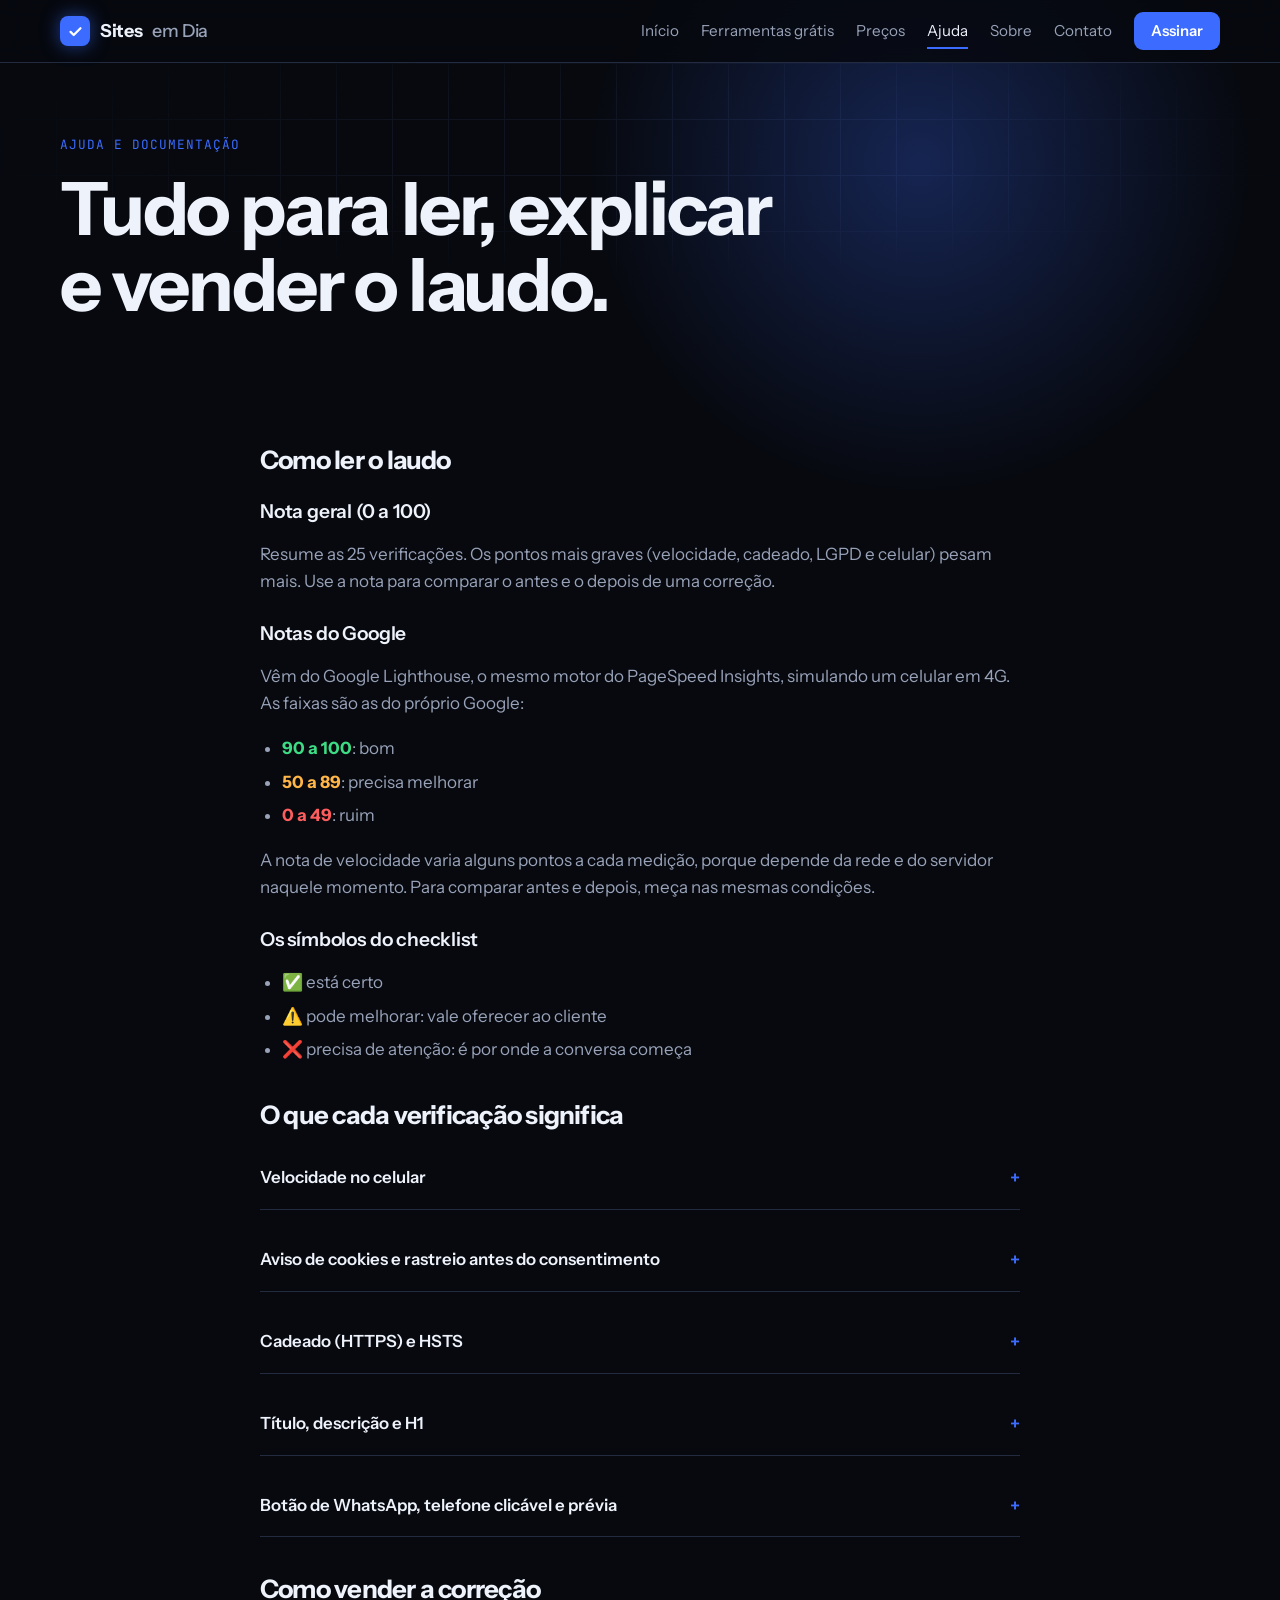
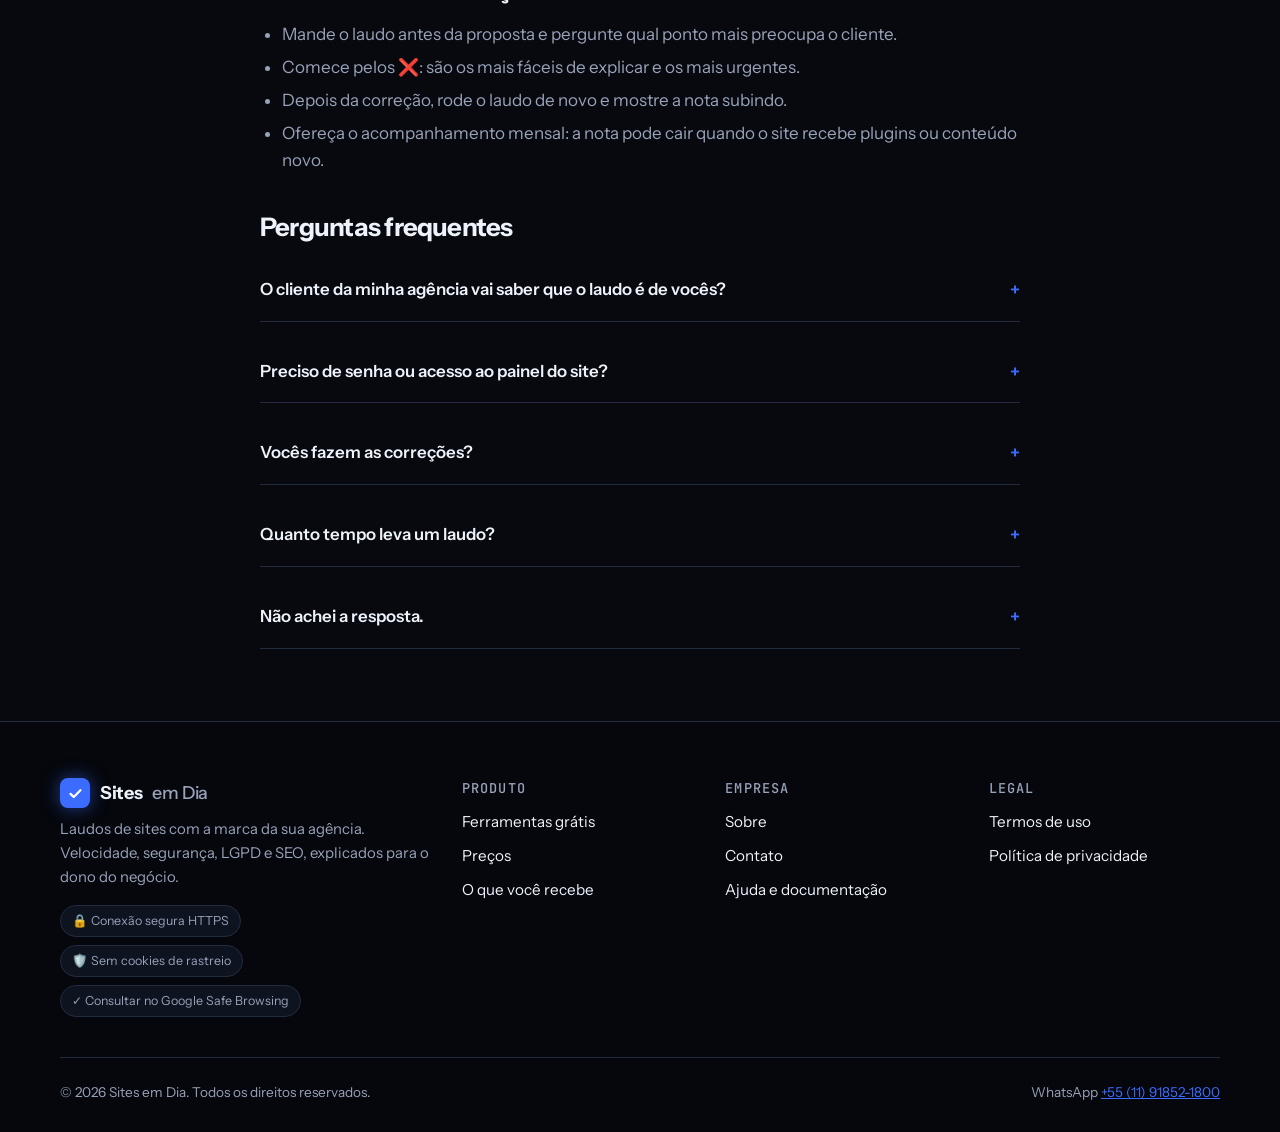
==== ajuda.html @ 7142f06f "Fase 1: site com várias páginas, teste real do Google e ferramentas grátis Co-Authored-By: Claude Op" ====
<!doctype html>
<html lang="pt-BR">
<head>
<meta charset="utf-8">
<meta name="viewport" content="width=device-width, initial-scale=1, viewport-fit=cover">
<title>Ajuda e documentação · Sites em Dia</title>
<meta name="description" content="Como ler o laudo, o que significa cada nota do Google, como vender a correção e perguntas frequentes sobre a Sites em Dia.">
<meta property="og:title" content="Ajuda e documentação · Sites em Dia">
<meta property="og:description" content="Como ler o laudo, o que significa cada nota do Google, como vender a correção e perguntas frequentes sobre a Sites em Dia.">
<meta property="og:type" content="website">
<meta name="theme-color" content="#07090f">
<link rel="icon" href="assets/icone.svg" type="image/svg+xml">
<link rel="preconnect" href="https://fonts.googleapis.com">
<link rel="preconnect" href="https://fonts.gstatic.com" crossorigin>
<link rel="stylesheet" href="https://fonts.googleapis.com/css2?family=Instrument+Sans:wght@400;500;600;700&family=JetBrains+Mono:wght@400;500;700&display=swap">
<link rel="stylesheet" href="assets/estilo.css">
<script src="config.js" defer></script>
<script src="assets/comum.js" defer></script>

</head>
<body>
<a class="pular" href="#conteudo">Pular para o conteúdo</a>
<nav class="topo gutter" aria-label="Principal">
  <div class="miolo">
    <a class="logo" href="index.html"><span class="selo-logo" aria-hidden="true"><svg viewBox="0 0 24 24" fill="none" stroke="#fff" stroke-width="3.2"
stroke-linecap="round" stroke-linejoin="round"><path d="M5 12.5l4.5 4.5L19 7.5"/></svg></span>Sites <span>em Dia</span></a>
    <button class="menu-botao" type="button" aria-expanded="false" aria-controls="menu-links" aria-label="Abrir menu">
      <svg viewBox="0 0 24 24" fill="none" stroke="currentColor" stroke-width="2" stroke-linecap="round"><path d="M4 7h16M4 12h16M4 17h16"/></svg>
    </button>
    <div class="links" id="menu-links"><a href="index.html">Início</a><a href="ferramentas.html">Ferramentas grátis</a><a href="precos.html">Preços</a><a href="ajuda.html" aria-current="page">Ajuda</a><a href="sobre.html">Sobre</a><a href="contato.html">Contato</a><a class="botao" href="precos.html#planos">Assinar</a></div>
  </div>
</nav>
<main id="conteudo">
<header class="gutter grade-fundo">
  <div class="miolo" style="padding-block:72px 32px">
    <div class="cabeca" style="margin-bottom:0">
      <p class="rotulo">Ajuda e documentação</p>
      <h1>Tudo para ler, explicar e vender o laudo.</h1>
    </div>
  </div>
</header>
<section class="gutter compacta">
  <div class="miolo texto-longo">
    <h2>Como ler o laudo</h2>
    <h3>Nota geral (0 a 100)</h3>
    <p>Resume as 25 verificações. Os pontos mais graves (velocidade, cadeado, LGPD e celular) pesam mais. Use a nota para comparar o antes e o depois de uma correção.</p>
    <h3>Notas do Google</h3>
    <p>Vêm do Google Lighthouse, o mesmo motor do PageSpeed Insights, simulando um celular em 4G. As faixas são as do próprio Google:</p>
    <ul><li><b style="color:var(--bom)">90 a 100</b>: bom</li><li><b style="color:var(--medio)">50 a 89</b>: precisa melhorar</li><li><b style="color:var(--ruim)">0 a 49</b>: ruim</li></ul>
    <p>A nota de velocidade varia alguns pontos a cada medição, porque depende da rede e do servidor naquele momento. Para comparar antes e depois, meça nas mesmas condições.</p>
    <h3>Os símbolos do checklist</h3>
    <ul><li>✅ está certo</li><li>⚠️ pode melhorar: vale oferecer ao cliente</li><li>❌ precisa de atenção: é por onde a conversa começa</li></ul>

    <h2>O que cada verificação significa</h2>
    <details><summary>Velocidade no celular</summary><p>Mede quanto tempo o conteúdo principal leva para aparecer. Acima de 2,5 segundos, muita gente desiste antes de ver a página. Correções comuns: comprimir imagens, ativar cache e remover scripts desnecessários.</p></details>
    <details><summary>Aviso de cookies e rastreio antes do consentimento</summary><p>Ferramentas como Google Analytics, Google Ads e o pixel do Facebook gravam cookies no navegador. Pela LGPD, o ideal é pedir consentimento antes. O laudo mostra se existe aviso e se esses cookies são gravados antes de o visitante aceitar. É um indício técnico, não um parecer jurídico.</p></details>
    <details><summary>Cadeado (HTTPS) e HSTS</summary><p>Sem HTTPS, o navegador mostra "Não seguro" e o Google rebaixa o site. O HSTS obriga o navegador a usar sempre a versão segura.</p></details>
    <details><summary>Título, descrição e H1</summary><p>O título e a descrição são o que aparece no resultado do Google. O H1 é o título principal da página. Ajustes simples que melhoram o clique e o posicionamento.</p></details>
    <details><summary>Botão de WhatsApp, telefone clicável e prévia</summary><p>Para pequenas empresas, o WhatsApp é o canal que mais vende. O laudo confere se o visitante consegue chamar com um clique e se o link compartilhado mostra imagem e título.</p></details>

    <h2>Como vender a correção</h2>
    <ul>
      <li>Mande o laudo antes da proposta e pergunte qual ponto mais preocupa o cliente.</li>
      <li>Comece pelos ❌: são os mais fáceis de explicar e os mais urgentes.</li>
      <li>Depois da correção, rode o laudo de novo e mostre a nota subindo.</li>
      <li>Ofereça o acompanhamento mensal: a nota pode cair quando o site recebe plugins ou conteúdo novo.</li>
    </ul>

    <h2>Perguntas frequentes</h2>
    <details><summary>O cliente da minha agência vai saber que o laudo é de vocês?</summary><p>Não. O PDF sai com o seu logo, a sua cor e os seus contatos.</p></details>
    <details><summary>Preciso de senha ou acesso ao painel do site?</summary><p>Não. O laudo analisa a página inicial como um visitante comum a vê.</p></details>
    <details><summary>Vocês fazem as correções?</summary><p>Não: a correção é um serviço da sua agência. O laudo e a proposta existem para você vender esse serviço.</p></details>
    <details><summary>Quanto tempo leva um laudo?</summary><p>A análise de cada site leva de 1 a 2 minutos. A entrega dos arquivos segue o prazo do seu plano.</p></details>
    <details><summary>Não achei a resposta.</summary><p><a href="contato.html">Fale com a gente</a> pelo WhatsApp.</p></details>
  </div>
</section>

</main>
<footer class="rodape gutter">
  <div class="miolo">
    <div class="rodape-grade">
      <div class="rodape-marca">
        <a class="logo" href="index.html"><span class="selo-logo" aria-hidden="true"><svg viewBox="0 0 24 24" fill="none" stroke="#fff" stroke-width="3.2"
stroke-linecap="round" stroke-linejoin="round"><path d="M5 12.5l4.5 4.5L19 7.5"/></svg></span>Sites <span>em Dia</span></a>
        <p>Laudos de sites com a marca da sua agência. Velocidade, segurança, LGPD e SEO, explicados para o dono do negócio.</p>
        <div class="selos" aria-label="Selos de confiança">
          <span class="selo-confianca" title="Este site usa conexão criptografada">🔒 Conexão segura HTTPS</span>
          <span class="selo-confianca" title="Não usamos Google Analytics, pixels de anúncio nem cookies de rastreio">🛡️ Sem cookies de rastreio</span>
          <a class="selo-confianca" id="selo-safe" target="_blank" rel="noopener" href="https://transparencyreport.google.com/safe-browsing/search">✓ Consultar no Google Safe Browsing</a>
        </div>
      </div>
      <div><h4>Produto</h4><a href="ferramentas.html">Ferramentas grátis</a><a href="precos.html">Preços</a><a href="index.html#entregas">O que você recebe</a></div>
      <div><h4>Empresa</h4><a href="sobre.html">Sobre</a><a href="contato.html">Contato</a><a href="ajuda.html">Ajuda e documentação</a></div>
      <div><h4>Legal</h4><a href="termos.html">Termos de uso</a><a href="privacidade.html">Política de privacidade</a></div>
    </div>
    <div class="rodape-base">
      <span>© 2026 Sites em Dia. Todos os direitos reservados.</span>
      <span class="contato-rodape" data-contato></span>
    </div>
  </div>
</footer>
</body>
</html>
---- assets/estilo.css ----
/* Sites em Dia — estilo compartilhado. Tokens e decisões em DESIGN.md. */
:root {
  --fundo: #07090f;
  --painel: #0e1320;
  --painel-2: #151b2c;
  --borda: #232b40;
  --borda-forte: #33405e;
  --texto: #eef2fb;
  --texto-suave: #98a2b8;
  --primaria: #3b6cff;
  --primaria-forte: #2a55e0;
  --primaria-brilho: rgba(59, 108, 255, 0.55);
  --bom: #3ddc84;
  --medio: #ffb547;
  --ruim: #ff5d5d;
  --papel: #f6f8fc;
  --papel-texto: #111827;
  --papel-suave: #5b6476;
  --papel-borda: #e3e8f1;
  --marca: #1d4ed8;
  --fonte: "Instrument Sans", -apple-system, "Segoe UI", Roboto, sans-serif;
  --mono: "JetBrains Mono", ui-monospace, Menlo, Consolas, monospace;
  color-scheme: dark;
}
* { box-sizing: border-box; }
[hidden] { display: none !important; }
html { scroll-behavior: smooth; }
body { margin: 0; background: var(--fundo); color: var(--texto); font-family: var(--fonte); font-size: 17px; line-height: 1.6; -webkit-font-smoothing: antialiased; }
img { max-width: 100%; }
.gutter { padding-left: max(16px, env(safe-area-inset-left, 0px)); padding-right: max(16px, env(safe-area-inset-right, 0px)); }
.miolo { max-width: 1160px; margin: 0 auto; }
section .miolo { padding-block: 112px; }
section.compacta .miolo { padding-block: 72px; }
section.faixa-2 { background: var(--painel); border-block: 1px solid var(--borda); }
h1, h2, h3, h4 { margin: 0; text-wrap: balance; letter-spacing: -0.03em; }
h1 { font-size: clamp(2.6rem, 6vw, 4.6rem); line-height: 1.02; font-weight: 700; }
h2 { font-size: clamp(2rem, 4.2vw, 3.2rem); line-height: 1.06; font-weight: 700; }
h3 { font-size: 1.2rem; line-height: 1.25; font-weight: 600; letter-spacing: -0.01em; }
p { margin: 0; }
a { color: var(--primaria); }
:focus-visible { outline: 3px solid var(--primaria); outline-offset: 3px; border-radius: 6px; }
.suave { color: var(--texto-suave); }
.lead { font-size: 1.18rem; color: var(--texto-suave); max-width: 60ch; }
.rotulo { font-family: var(--mono); font-size: 0.8rem; letter-spacing: 0.08em; text-transform: uppercase; color: var(--primaria); }
.cabeca { display: grid; gap: 16px; margin-bottom: 52px; max-width: 780px; }
.cabeca.centro { text-align: center; margin-inline: auto; justify-items: center; }
.pular { position: absolute; left: -999px; top: 8px; background: var(--primaria); color: #fff; padding: 8px 12px; border-radius: 8px; z-index: 50; }
.pular:focus { left: 12px; }

/* fundo decorativo: grade técnica que some nas bordas */
.grade-fundo { position: relative; isolation: isolate; }
.grade-fundo::before { content: ""; position: absolute; inset: 0; z-index: -1; pointer-events: none;
  background-image: linear-gradient(var(--borda) 1px, transparent 1px), linear-gradient(90deg, var(--borda) 1px, transparent 1px);
  background-size: 56px 56px; opacity: 0.35;
  mask-image: radial-gradient(ellipse 70% 60% at 50% 30%, #000 30%, transparent 75%);
  -webkit-mask-image: radial-gradient(ellipse 70% 60% at 50% 30%, #000 30%, transparent 75%); }
.grade-fundo::after { content: ""; position: absolute; z-index: -1; pointer-events: none; width: 720px; height: 720px; max-width: 100%;
  top: -260px; right: 0; border-radius: 50%; background: radial-gradient(circle, rgba(59, 108, 255, 0.28), transparent 65%); }

/* botões */
.botao { display: inline-flex; align-items: center; justify-content: center; gap: 8px; font: 600 1rem var(--fonte); text-decoration: none; cursor: pointer;
  border-radius: 9px; padding: 13px 20px; border: 1px solid transparent; background: var(--primaria); color: #fff; transition: background 0.15s, border-color 0.15s, transform 0.15s; }
.botao:hover { background: var(--primaria-forte); }
.botao:active { transform: translateY(1px); }
.botao:disabled { opacity: 0.55; cursor: progress; }
.botao.contorno { background: transparent; border-color: var(--borda-forte); color: var(--texto); }
.botao.contorno:hover { border-color: var(--texto-suave); }
.botao.zap { background: #1fa855; } .botao.zap:hover { background: #178a45; }
.botao svg { width: 18px; height: 18px; flex: none; }
.botao.grande { padding: 16px 24px; font-size: 1.05rem; }
.pilula { display: inline-flex; align-items: center; gap: 8px; font-family: var(--mono); font-size: 0.78rem; background: var(--painel-2);
  border: 1px solid var(--borda); border-radius: 999px; padding: 6px 12px; color: var(--texto-suave); }
.pilula i { width: 7px; height: 7px; border-radius: 50%; background: var(--bom); box-shadow: 0 0 10px var(--bom); }

/* navegação */
nav.topo { position: sticky; top: env(safe-area-inset-top, 0px); z-index: 20; background: rgba(7, 9, 15, 0.85); backdrop-filter: blur(12px); -webkit-backdrop-filter: blur(12px); border-bottom: 1px solid var(--borda); }
body::before { content: ""; position: fixed; inset: 0 0 auto; height: env(safe-area-inset-top, 0px); z-index: 30; background: var(--fundo); }
nav .miolo { display: flex; align-items: center; justify-content: space-between; gap: 16px; padding-block: 12px; }
.logo { display: inline-flex; align-items: center; gap: 10px; font-weight: 700; font-size: 1.12rem; color: var(--texto); text-decoration: none; letter-spacing: -0.02em; }
.selo-logo { width: 30px; height: 30px; border-radius: 8px; background: var(--primaria); display: grid; place-items: center; box-shadow: 0 0 18px var(--primaria-brilho); }
.selo-logo svg { width: 17px; height: 17px; }
.logo span:not(.selo-logo) { color: var(--texto-suave); font-weight: 500; }
nav .links { display: flex; align-items: center; gap: 22px; font-size: 0.95rem; }
nav .links a:not(.botao) { color: var(--texto-suave); text-decoration: none; padding-block: 6px; }
nav .links a:not(.botao):hover, nav .links a[aria-current=page] { color: var(--texto); }
nav .links a[aria-current=page] { box-shadow: inset 0 -2px 0 var(--primaria); }
nav .botao { padding: 9px 16px; font-size: 0.93rem; }
.menu-botao { display: none; background: none; border: 1px solid var(--borda); color: var(--texto); border-radius: 8px; padding: 7px; cursor: pointer; }
.menu-botao svg { width: 22px; height: 22px; display: block; }

/* cartões e painéis */
.painel { background: var(--painel); border: 1px solid var(--borda); border-radius: 14px; }
.brilho { box-shadow: 0 0 120px -24px var(--primaria-brilho); }
.borda-gradiente { position: relative; border: 0; background: linear-gradient(var(--painel), var(--painel)) padding-box, linear-gradient(140deg, rgba(59,108,255,0.9), var(--borda) 40%, var(--borda) 70%, rgba(61,220,132,0.6)) border-box; border: 1px solid transparent; }
.grade-3 { display: grid; grid-template-columns: repeat(3, 1fr); gap: 20px; }
.grade-2 { display: grid; grid-template-columns: repeat(2, 1fr); gap: 20px; }
.cartao { padding: 26px; display: grid; gap: 12px; align-content: start; min-width: 0; }
.cartao .icone { width: 42px; height: 42px; border-radius: 10px; background: var(--painel-2); border: 1px solid var(--borda); display: grid; place-items: center; color: var(--primaria); }
.cartao .icone svg { width: 22px; height: 22px; }
.etiqueta { justify-self: start; font-family: var(--mono); font-size: 0.72rem; text-transform: uppercase; letter-spacing: 0.06em; padding: 3px 8px; border-radius: 4px; background: rgba(61, 220, 132, 0.12); color: var(--bom); }
.etiqueta.pro { background: rgba(59, 108, 255, 0.15); color: #8fb0ff; }
.etiqueta.breve { background: var(--painel-2); color: var(--texto-suave); }

/* formulários */
label { display: grid; gap: 8px; font-size: 0.92rem; font-weight: 600; }
input[type=text], input[type=url], input[type=email], input:not([type]), textarea, select {
  font: 400 1rem var(--fonte); color: var(--texto); background: var(--painel-2); border: 1px solid var(--borda); border-radius: 9px; padding: 12px 14px; width: 100%; }
input:focus, textarea:focus, select:focus { outline: none; border-color: var(--primaria); box-shadow: 0 0 0 3px rgba(59, 108, 255, 0.2); }
textarea { min-height: 110px; resize: vertical; }
.campo-teste { display: flex; gap: 8px; padding: 8px; background: var(--painel); border: 1px solid var(--borda-forte); border-radius: 12px; }
.campo-teste input { border: 0; background: transparent; font: 500 1.05rem var(--mono); box-shadow: none; }
.campo-teste input:focus { box-shadow: none; }
.campo-teste .botao { white-space: nowrap; }
.status { min-height: 1.5em; font-size: 0.92rem; color: var(--texto-suave); }
.status.ok { color: var(--bom); } .status.erro { color: var(--ruim); }

/* resultado do teste real */
.resultado { display: grid; gap: 18px; padding: 22px; }
.resultado-cab { display: flex; justify-content: space-between; align-items: center; gap: 16px; flex-wrap: wrap; }
.resultado-cab p { font-family: var(--mono); font-size: 0.82rem; color: var(--texto-suave); word-break: break-all; }
.aneis { display: grid; grid-template-columns: repeat(4, 1fr); gap: 12px; }
.anel { display: grid; justify-items: center; gap: 8px; text-align: center; }
.anel .dial { width: 86px; height: 86px; }
.anel .dial::before { width: 70px; height: 70px; }
.anel .dial b { font-size: 1.5rem; }
.anel small { font-family: var(--mono); font-size: 0.7rem; color: var(--texto-suave); text-transform: uppercase; letter-spacing: 0.05em; }
.dial { --v: 0; --c: var(--ruim); width: 104px; height: 104px; flex: none; border-radius: 50%; display: grid; place-items: center;
  background: conic-gradient(var(--c) calc(var(--v) * 1%), var(--painel-2) 0); }
.dial::before { content: ""; grid-area: 1 / 1; width: 84px; height: 84px; border-radius: 50%; background: var(--painel); }
.dial b { grid-area: 1 / 1; font: 700 2rem var(--mono); color: var(--c); font-variant-numeric: tabular-nums; }
.metricas { display: grid; grid-template-columns: repeat(4, 1fr); gap: 8px; }
.metricas div { background: var(--painel-2); border-radius: 8px; padding: 10px; display: grid; gap: 2px; }
.metricas b { font: 700 1.1rem var(--mono); } .metricas small { font-size: 0.75rem; color: var(--texto-suave); }
.problemas { list-style: none; margin: 0; padding: 0; display: grid; gap: 6px; }
.problemas li { display: grid; grid-template-columns: 22px 1fr; gap: 10px; padding: 10px 12px; border-radius: 8px; background: var(--painel-2); font-size: 0.93rem; }
.problemas small { display: block; color: var(--texto-suave); font-size: 0.8rem; margin-top: 2px; }
.carregando { display: grid; gap: 10px; padding: 22px; }
.barra { height: 6px; border-radius: 3px; background: var(--painel-2); overflow: hidden; }
.barra i { display: block; height: 100%; width: 30%; background: var(--primaria); border-radius: 3px; animation: barra 1.4s ease-in-out infinite; }
@keyframes barra { 0% { transform: translateX(-100%); } 100% { transform: translateX(340%); } }

/* tabelas de dados (ferramentas) */
.tabela { width: 100%; border-collapse: collapse; font-size: 0.93rem; }
.tabela th, .tabela td { text-align: left; padding: 10px 12px; border-bottom: 1px solid var(--borda); vertical-align: top; }
.tabela th { width: 34%; color: var(--texto-suave); font-weight: 500; }
.tabela td { font-family: var(--mono); font-size: 0.86rem; word-break: break-word; }
.rolagem { overflow-x: auto; }

/* rodapé */
.rodape { border-top: 1px solid var(--borda); background: #05070c; }
.rodape .miolo { padding-block: 56px 28px; display: grid; gap: 40px; }
.rodape-grade { display: grid; grid-template-columns: 1.6fr 1fr 1fr 1fr; gap: 32px; }
.rodape-grade > div { display: grid; gap: 10px; align-content: start; min-width: 0; }
.rodape-grade h4 { font-size: 0.85rem; font-family: var(--mono); text-transform: uppercase; letter-spacing: 0.08em; color: var(--texto-suave); font-weight: 500; }
.rodape-grade a:not(.logo):not(.selo-confianca) { color: var(--texto); text-decoration: none; font-size: 0.95rem; }
.rodape-grade a:not(.logo):not(.selo-confianca):hover { color: var(--primaria); }
.rodape-marca p { color: var(--texto-suave); font-size: 0.93rem; max-width: 42ch; }
.selos { display: flex; flex-wrap: wrap; gap: 8px; margin-top: 6px; }
.selo-confianca { font-size: 0.78rem; border: 1px solid var(--borda); background: var(--painel); color: var(--texto-suave); border-radius: 999px; padding: 5px 11px; text-decoration: none; }
a.selo-confianca:hover { border-color: var(--primaria); color: var(--texto); }
.rodape-base { display: flex; flex-wrap: wrap; justify-content: space-between; gap: 12px; padding-top: 24px; border-top: 1px solid var(--borda); color: var(--texto-suave); font-size: 0.85rem; }

/* textos longos (termos, privacidade, ajuda) */
.texto-longo { max-width: 760px; display: grid; gap: 18px; }
.texto-longo h2 { font-size: 1.6rem; margin-top: 20px; }
.texto-longo h3 { margin-top: 8px; }
.texto-longo p, .texto-longo li { color: var(--texto-suave); }
.texto-longo ul { margin: 0; padding-left: 22px; display: grid; gap: 6px; }
.aviso { border: 1px solid var(--borda-forte); border-left: 3px solid var(--medio); background: var(--painel); padding: 14px 16px; border-radius: 8px; color: var(--texto-suave); font-size: 0.93rem; }
details { border-bottom: 1px solid var(--borda); padding-block: 18px; }
summary { cursor: pointer; font-weight: 600; font-size: 1.05rem; list-style: none; display: flex; justify-content: space-between; gap: 16px; }
summary::-webkit-details-marker { display: none; }
summary::after { content: "+"; font-family: var(--mono); color: var(--primaria); }
details[open] summary::after { content: "–"; }
details > p, details > ul, details > div { margin-top: 12px; color: var(--texto-suave); max-width: 68ch; }

@media (max-width: 980px) {
  nav .links { position: absolute; top: 100%; left: 0; right: 0; flex-direction: column; align-items: stretch; gap: 0; padding: 8px 16px 16px;
    background: var(--fundo); border-bottom: 1px solid var(--borda); display: none; }
  nav .links.aberto { display: flex; }
  nav .links a:not(.botao) { padding: 12px 4px; border-bottom: 1px solid var(--borda); }
  nav .links a[aria-current=page] { box-shadow: none; color: var(--primaria); }
  nav .links .botao { margin-top: 12px; }
  .menu-botao { display: block; }
  .grade-3, .grade-2 { grid-template-columns: 1fr; }
  .rodape-grade { grid-template-columns: 1fr 1fr; }
  .rodape-marca { grid-column: 1 / -1; }
  section .miolo { padding-block: 72px; }
}
@media (max-width: 620px) {
  .aneis, .metricas { grid-template-columns: repeat(2, 1fr); }
  .campo-teste { flex-direction: column; }
  .rodape-grade { grid-template-columns: 1fr; }
}
@media (prefers-reduced-motion: reduce) { html { scroll-behavior: auto; } .barra i { animation: none; width: 100%; } }

/* ---------- página inicial ---------- */
.hero .miolo { padding-block: 84px 104px; display: grid; grid-template-columns: 1fr 1.05fr; gap: 56px; align-items: center; }
.hero-texto { display: grid; gap: 24px; min-width: 0; justify-items: start; }
.hero-texto .campo-teste { width: 100%; max-width: 560px; }
.fatos { display: flex; flex-wrap: wrap; gap: 8px 20px; font-family: var(--mono); font-size: 0.82rem; color: var(--texto-suave); }
.fatos span::before { content: "✓ "; color: var(--bom); }
.hero-painel { min-width: 0; }
.esteira { border-block: 1px solid var(--borda); overflow: hidden; background: #05070c; }
.esteira .trilho { display: flex; gap: 40px; padding-block: 16px; width: max-content; font-family: var(--mono); font-size: 0.86rem; color: var(--texto-suave); }
.esteira .trilho span::before { content: "● "; color: var(--primaria); }
@media (prefers-reduced-motion: no-preference) { .esteira .trilho { animation: rolar 50s linear infinite; } }
@keyframes rolar { to { transform: translateX(-50%); } }

.marca-grade { display: grid; grid-template-columns: 0.8fr 1.2fr; gap: 48px; align-items: start; }
.controles { display: grid; gap: 20px; min-width: 0; padding: 24px; }
.cores { display: flex; flex-wrap: wrap; gap: 10px; align-items: center; }
.cores button { width: 34px; height: 34px; border-radius: 50%; border: 3px solid var(--painel); box-shadow: 0 0 0 1px var(--borda); cursor: pointer; }
.cores button[aria-pressed=true] { box-shadow: 0 0 0 2px var(--texto); }
.cores input[type=color] { width: 40px; height: 36px; border: 1px solid var(--borda); border-radius: 8px; background: var(--painel-2); padding: 2px; cursor: pointer; }
.upload { display: flex; align-items: center; gap: 12px; padding: 12px; border: 1px dashed var(--borda-forte); border-radius: 10px; cursor: pointer; font-weight: 500; }
.upload:hover, .upload:focus-within { border-color: var(--primaria); }
.upload input { position: absolute; width: 1px; height: 1px; opacity: 0; }
.upload .previa-logo { width: 44px; height: 44px; border-radius: 8px; background: var(--painel-2); display: grid; place-items: center; overflow: hidden; flex: none; color: var(--texto-suave); }
.upload .previa-logo img { width: 100%; height: 100%; object-fit: contain; background: #fff; }
.docs { display: grid; grid-template-columns: 1fr 1fr; gap: 20px; min-width: 0; }
.doc { background: var(--papel); color: var(--papel-texto); border-radius: 10px; padding: 18px; display: grid; gap: 12px; align-content: start; min-width: 0;
  box-shadow: 0 30px 60px -30px rgba(0, 0, 0, 0.8); font-size: 0.82rem; line-height: 1.45; }
.doc-topo { display: flex; justify-content: space-between; align-items: center; gap: 8px; padding-bottom: 10px; border-bottom: 3px solid var(--marca); }
.doc-logo { display: flex; align-items: center; gap: 8px; font-weight: 700; color: var(--marca); min-width: 0; }
.doc-logo i { flex: none; width: 26px; height: 26px; border-radius: 6px; background: var(--marca); color: #fff; font-style: normal; display: grid; place-items: center; font-size: 0.8rem; overflow: hidden; }
.doc-logo i img { width: 100%; height: 100%; object-fit: contain; background: #fff; }
.doc-logo span { overflow: hidden; text-overflow: ellipsis; white-space: nowrap; }
.doc-topo small { color: var(--papel-suave); font-size: 0.68rem; text-align: right; flex: none; }
.doc h4 { margin: 0; font-size: 1rem; letter-spacing: -0.01em; }
.doc .mini { display: flex; justify-content: space-between; align-items: center; gap: 8px; }
.doc .mini-dial { width: 54px; height: 54px; border-radius: 50%; border: 5px solid #d97706; display: grid; place-items: center; font: 700 1.05rem var(--mono); color: #d97706; flex: none; }
.doc .t { color: var(--marca); font-weight: 700; font-size: 0.85rem; }
.doc ul { margin: 0; padding: 0; list-style: none; display: grid; gap: 4px; }
.doc li { padding: 5px 8px; border-radius: 5px; background: #fff; border: 1px solid var(--papel-borda); }
.doc .linha { display: flex; justify-content: space-between; gap: 8px; padding: 6px 0; border-bottom: 1px solid var(--papel-borda); }
.doc .total { display: flex; justify-content: space-between; font-weight: 700; background: #ecfdf3; color: #166534; padding: 8px; border-radius: 6px; }
.doc .rodape-doc { color: var(--papel-suave); font-size: 0.68rem; border-top: 1px solid var(--papel-borda); padding-top: 8px; }

.abas { display: flex; gap: 4px; border-bottom: 1px solid var(--borda); margin-bottom: 32px; overflow-x: auto; }
.abas button { font: 600 1rem var(--fonte); color: var(--texto-suave); background: none; border: 0; border-bottom: 2px solid transparent; padding: 12px 16px; cursor: pointer; white-space: nowrap; }
.abas button[aria-selected=true] { color: var(--texto); border-bottom-color: var(--primaria); }
.painel-aba { display: grid; grid-template-columns: 0.9fr 1.1fr; gap: 48px; align-items: center; }
.painel-aba > div { min-width: 0; display: grid; gap: 16px; }
.painel-aba ul { margin: 0; padding-left: 20px; color: var(--texto-suave); display: grid; gap: 6px; }
.chat { background: #0b141a; border-radius: 14px; padding: 18px; display: grid; gap: 10px; border: 1px solid var(--borda); }
.chat-topo { display: flex; align-items: center; gap: 10px; padding-bottom: 10px; border-bottom: 1px solid #1f2c33; font-size: 0.9rem; }
.chat-topo i { width: 32px; height: 32px; border-radius: 50%; background: #2a3942; display: grid; place-items: center; font-style: normal; font-weight: 700; }
.bolha { max-width: 88%; padding: 9px 12px; border-radius: 10px; font-size: 0.9rem; line-height: 1.45; white-space: pre-line; }
.bolha.eu { justify-self: end; background: #005c4b; color: #e9edef; border-top-right-radius: 2px; }
.bolha.ele { justify-self: start; background: #202c33; color: #e9edef; border-top-left-radius: 2px; }
.bolha small { display: block; text-align: right; font-size: 0.68rem; color: #8696a0; margin-top: 4px; }

.calc { display: grid; grid-template-columns: 1fr 1fr; overflow: hidden; }
.calc-entradas { padding: 32px; display: grid; gap: 26px; border-right: 1px solid var(--borda); min-width: 0; }
.campo-faixa { display: grid; gap: 8px; }
.campo-faixa .topo-faixa { display: flex; justify-content: space-between; gap: 12px; font-weight: 600; font-size: 0.95rem; }
.campo-faixa .topo-faixa label { display: inline; font-size: inherit; }
.campo-faixa output { font-family: var(--mono); color: var(--primaria); font-variant-numeric: tabular-nums; white-space: nowrap; }
.campo-faixa small { color: var(--texto-suave); font-size: 0.82rem; }
input[type=range] { width: 100%; accent-color: var(--primaria); }
.calc-saida { padding: 32px; display: grid; gap: 18px; align-content: start; min-width: 0; }
.numero-grande { font: 700 clamp(2.4rem, 5vw, 3.6rem) var(--mono); letter-spacing: -0.04em; font-variant-numeric: tabular-nums; line-height: 1; }
.calc-linhas { display: grid; gap: 10px; font-size: 0.95rem; }
.calc-linhas div { display: flex; justify-content: space-between; gap: 12px; padding-bottom: 10px; border-bottom: 1px solid var(--borda); }
.calc-linhas b { font-family: var(--mono); font-variant-numeric: tabular-nums; text-align: right; }

.categorias { display: flex; flex-wrap: wrap; gap: 8px; margin-bottom: 24px; }
.categorias button { font: 600 0.92rem var(--fonte); color: var(--texto-suave); background: var(--painel); border: 1px solid var(--borda); border-radius: 999px; padding: 9px 16px; cursor: pointer; }
.categorias button[aria-pressed=true] { color: #fff; background: var(--primaria); border-color: var(--primaria); }
.lista-checks { display: grid; grid-template-columns: repeat(2, 1fr); gap: 12px; }
.lista-checks div { background: var(--painel); border: 1px solid var(--borda); border-radius: 10px; padding: 16px 18px; display: grid; gap: 4px; min-width: 0; }
.lista-checks b { font-weight: 600; } .lista-checks span { color: var(--texto-suave); font-size: 0.93rem; }
.passos { display: grid; grid-template-columns: repeat(3, 1fr); gap: 32px; counter-reset: p; }
.passos > div { display: grid; gap: 10px; align-content: start; min-width: 0; padding-top: 20px; border-top: 1px solid var(--borda); }
.passos > div::before { counter-increment: p; content: "0" counter(p); font: 700 0.9rem var(--mono); color: var(--primaria); }
.cta-final { display: grid; grid-template-columns: 1.2fr 0.8fr; gap: 40px; align-items: center; padding: 48px; }
.cta-final > div { display: grid; gap: 16px; min-width: 0; }
.cta-acoes { display: grid; gap: 12px; }

/* ---------- preços ---------- */
.planos { display: grid; grid-template-columns: repeat(3, 1fr); gap: 20px; align-items: stretch; }
.plano { padding: 30px; display: grid; gap: 16px; align-content: start; min-width: 0; grid-template-rows: auto auto auto auto 1fr auto; }
.plano.destaque { box-shadow: 0 0 90px -30px var(--primaria-brilho); }
.plano .preco { font: 700 2.8rem var(--mono); letter-spacing: -0.04em; font-variant-numeric: tabular-nums; line-height: 1; }
.plano .preco small { font: 400 0.95rem var(--fonte); color: var(--texto-suave); letter-spacing: 0; }
.plano ul { margin: 0; padding: 0; list-style: none; display: grid; gap: 9px; color: var(--texto-suave); font-size: 0.95rem; align-content: start; }
.plano li { display: grid; grid-template-columns: 20px 1fr; gap: 6px; }
.plano li::before { content: "✓"; color: var(--bom); font-weight: 700; }
.plano li.nao::before { content: "–"; color: var(--borda-forte); }
.plano li.nao { color: #5f6880; }
.formas-pagamento { display: flex; flex-wrap: wrap; gap: 10px; justify-content: center; margin-top: 28px; }
.comparar { width: 100%; border-collapse: collapse; font-size: 0.95rem; min-width: 640px; }
.comparar th, .comparar td { padding: 14px 12px; border-bottom: 1px solid var(--borda); text-align: center; }
.comparar th:first-child, .comparar td:first-child { text-align: left; color: var(--texto-suave); }
.comparar thead th { font-size: 1rem; color: var(--texto); }
.comparar td.sim { color: var(--bom); font-weight: 700; } .comparar td.nao { color: var(--borda-forte); }

@media (max-width: 980px) {
  .hero .miolo, .marca-grade, .painel-aba, .calc, .cta-final { grid-template-columns: 1fr; }
  .hero .miolo { padding-block: 48px 72px; }
  .calc-entradas { border-right: 0; border-bottom: 1px solid var(--borda); }
  .planos, .passos { grid-template-columns: 1fr; }
  .cta-final { padding: 28px; }
}
@media (max-width: 620px) {
  .docs, .lista-checks { grid-template-columns: 1fr; }
  .calc-entradas, .calc-saida { padding: 22px; }
}
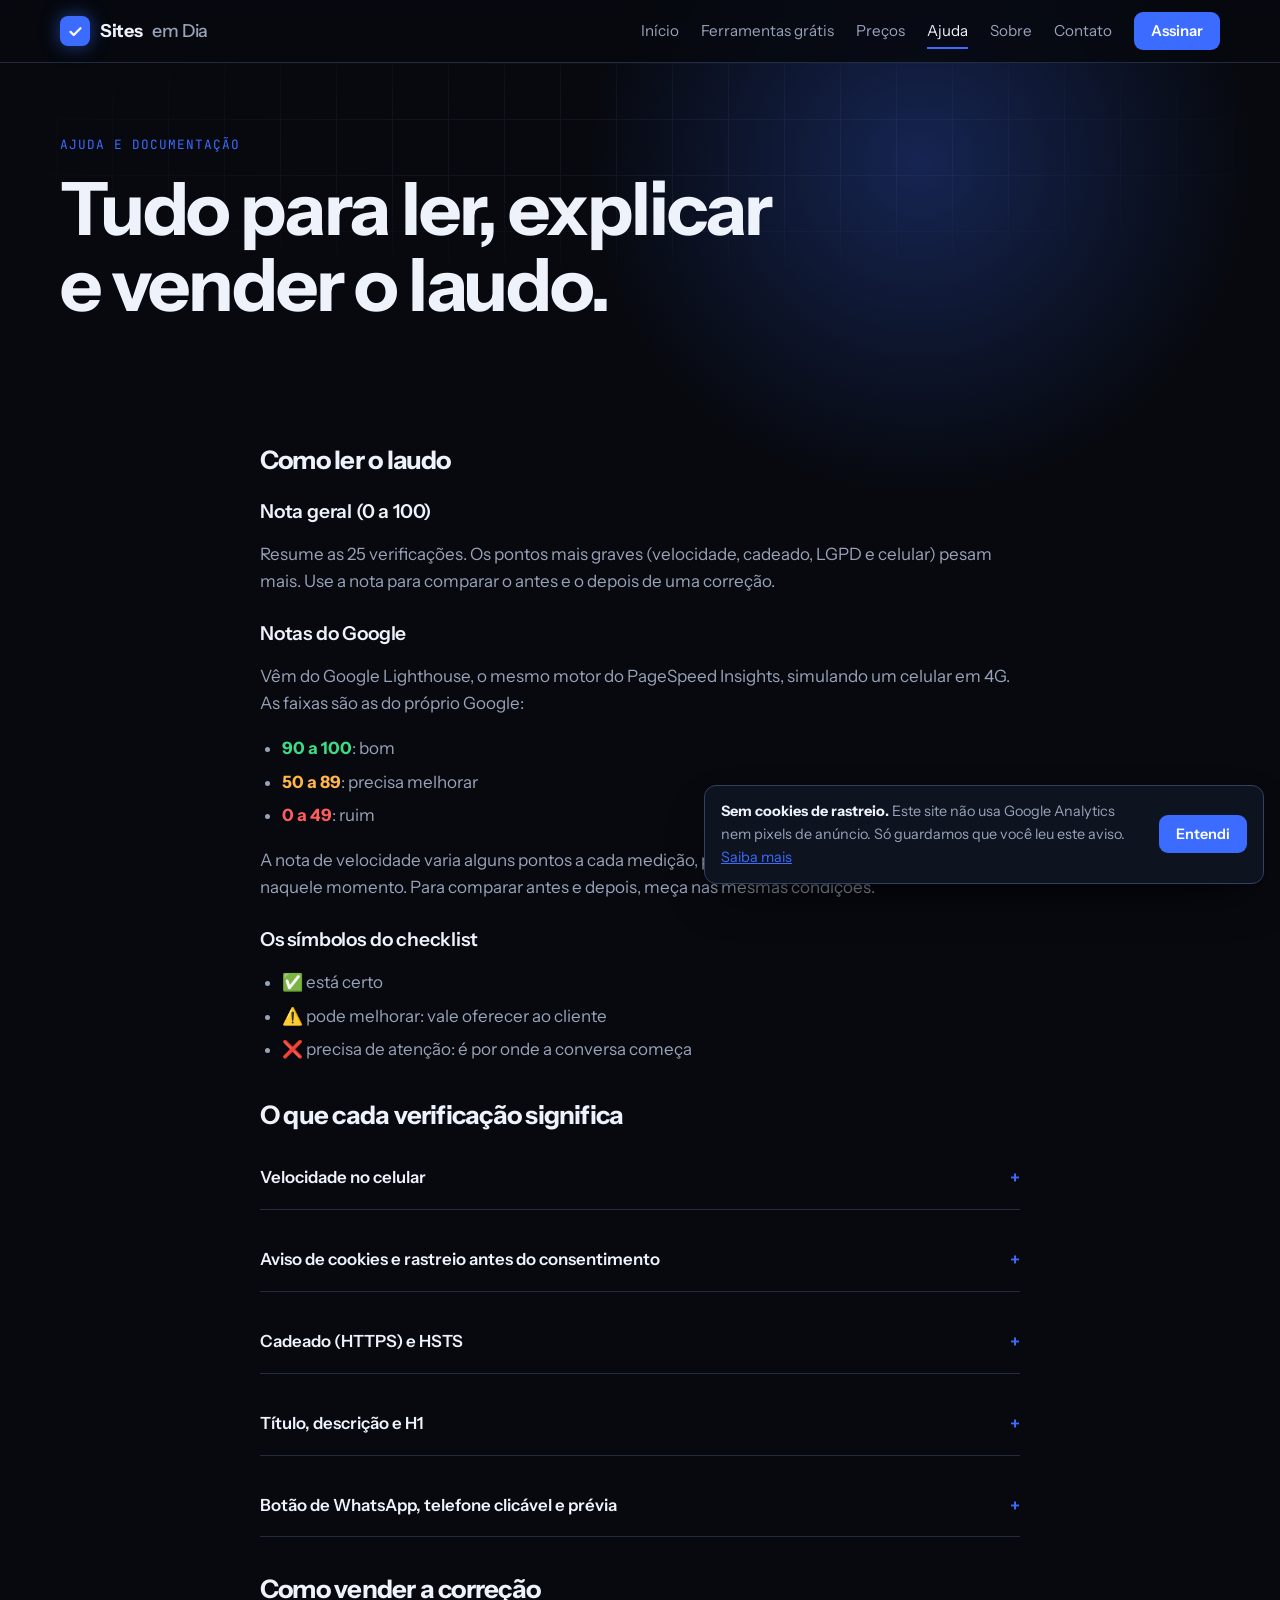
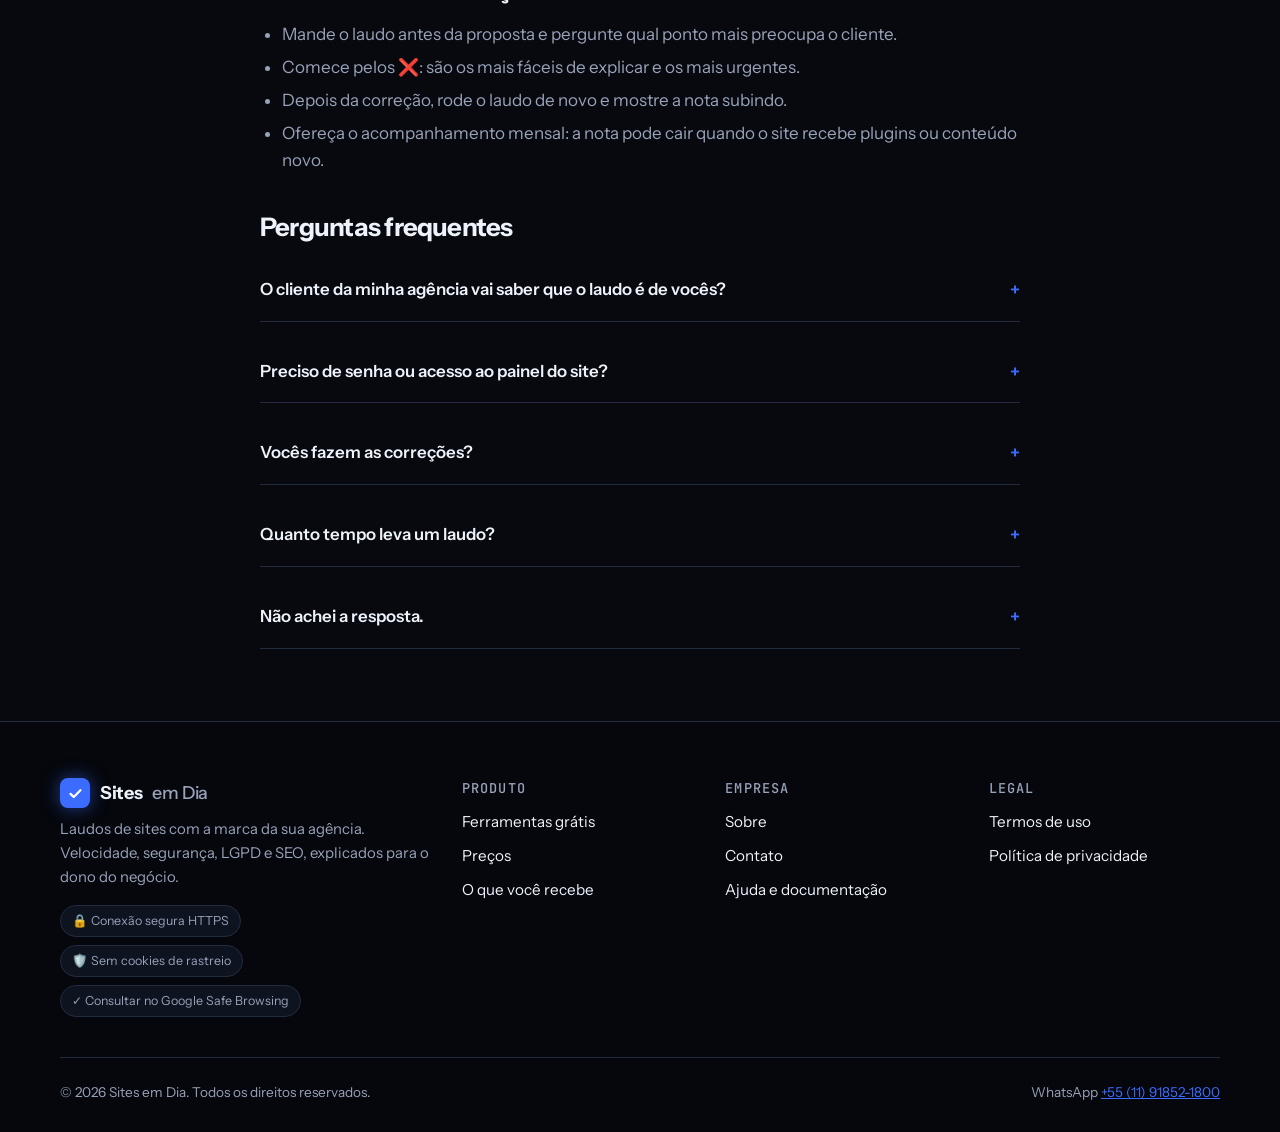
==== commit cd3ee983: "Página de obrigado redesenhada e aviso de privacidade Co-Authored-By: Claude Opus 5.5 <noreply@anthr" ====
--- a/ajuda.html
+++ b/ajuda.html
@@ -13,9 +13,9 @@
 <link rel="preconnect" href="https://fonts.googleapis.com">
 <link rel="preconnect" href="https://fonts.gstatic.com" crossorigin>
 <link rel="stylesheet" href="https://fonts.googleapis.com/css2?family=Instrument+Sans:wght@400;500;600;700&family=JetBrains+Mono:wght@400;500;700&display=swap">
-<link rel="stylesheet" href="assets/estilo.css">
-<script src="config.js" defer></script>
-<script src="assets/comum.js" defer></script>
+<link rel="stylesheet" href="assets/estilo.css?v=be999196">
+<script src="config.js?v=148ae42a" defer></script>
+<script src="assets/comum.js?v=36fad224" defer></script>
 
 </head>
 <body>
--- a/assets/estilo.css
+++ b/assets/estilo.css
@@ -307,3 +307,48 @@
   .docs, .lista-checks { grid-template-columns: 1fr; }
   .calc-entradas, .calc-saida { padding: 22px; }
 }
+
+/* ---------- obrigado ---------- */
+.obrigado-hero .miolo { padding-block: 72px 88px; display: grid; justify-items: center; text-align: center; gap: 22px; max-width: 820px; }
+.obrigado-hero .lead { margin-inline: auto; }
+.obrigado-acoes { display: flex; flex-wrap: wrap; justify-content: center; gap: 12px; }
+.sucesso { width: 120px; height: 120px; filter: drop-shadow(0 0 30px rgba(61, 220, 132, 0.45)); }
+.sucesso svg { width: 100%; height: 100%; fill: none; stroke-linecap: round; stroke-linejoin: round; }
+.sucesso-anel { stroke: var(--bom); stroke-width: 6; stroke-dasharray: 327; stroke-dashoffset: 0; }
+.sucesso-check { stroke: var(--bom); stroke-width: 8; stroke-dasharray: 70; stroke-dashoffset: 0; }
+@media (prefers-reduced-motion: no-preference) {
+  .sucesso-anel { animation: desenhar-anel 0.8s ease-out both; }
+  .sucesso-check { animation: desenhar-check 0.5s 0.6s ease-out both; }
+  .doc-flutua { animation: flutuar 6s ease-in-out infinite; }
+}
+@keyframes desenhar-anel { from { stroke-dashoffset: 327; } }
+@keyframes desenhar-check { from { stroke-dashoffset: 70; } }
+@keyframes flutuar { 50% { transform: translateY(-8px) rotate(-1deg); } }
+.linha-tempo { list-style: none; margin: 0; padding: 0; display: grid; grid-template-columns: repeat(4, 1fr); gap: 20px; position: relative; }
+.linha-tempo::before { content: ""; position: absolute; top: 22px; left: 22px; right: 22px; height: 2px; background: var(--borda); }
+.linha-tempo li { position: relative; display: grid; gap: 14px; align-content: start; min-width: 0; }
+.linha-tempo .marco { width: 44px; height: 44px; border-radius: 50%; display: grid; place-items: center; font: 700 1rem var(--mono);
+  background: var(--painel-2); border: 2px solid var(--borda-forte); color: var(--texto-suave); position: relative; }
+.linha-tempo li.feito .marco { background: var(--bom); border-color: var(--bom); color: #06210f; }
+.linha-tempo li.agora .marco { background: var(--primaria); border-color: var(--primaria); color: #fff; box-shadow: 0 0 0 6px rgba(59, 108, 255, 0.2); }
+.linha-tempo li.agora h3 { color: var(--texto); }
+.lista-check { list-style: none; margin: 0; padding: 0; display: grid; gap: 12px; color: var(--texto-suave); }
+.lista-check li { position: relative; padding-left: 28px; }
+.lista-check li::before { content: "✓"; position: absolute; left: 0; color: var(--bom); font-weight: 700; }
+.lista-check b { color: var(--texto); font-weight: 600; }
+.doc-flutua { max-width: 420px; justify-self: center; width: 100%; transform: rotate(-1deg); }
+@media (max-width: 980px) {
+  .linha-tempo { grid-template-columns: 1fr; gap: 24px; }
+  .linha-tempo::before { top: 22px; bottom: 22px; left: 21px; right: auto; width: 2px; height: auto; }
+  .linha-tempo li { grid-template-columns: 44px 1fr; }
+}
+
+/* ---------- aviso de privacidade ---------- */
+.aviso-cookies { position: fixed; z-index: 40; left: max(16px, env(safe-area-inset-left, 0px)); right: max(16px, env(safe-area-inset-right, 0px));
+  bottom: calc(16px + env(safe-area-inset-bottom, 0px)); max-width: 560px; margin-left: auto;
+  display: flex; gap: 14px; align-items: center; padding: 14px 16px; border-radius: 12px; background: var(--painel); border: 1px solid var(--borda-forte);
+  box-shadow: 0 20px 50px -20px #000; font-size: 0.9rem; color: var(--texto-suave); }
+.aviso-cookies p { flex: 1; min-width: 0; }
+.aviso-cookies b { color: var(--texto); }
+.aviso-cookies .botao { padding: 9px 16px; font-size: 0.9rem; flex: none; }
+@media (max-width: 520px) { .aviso-cookies { flex-direction: column; align-items: stretch; } }
